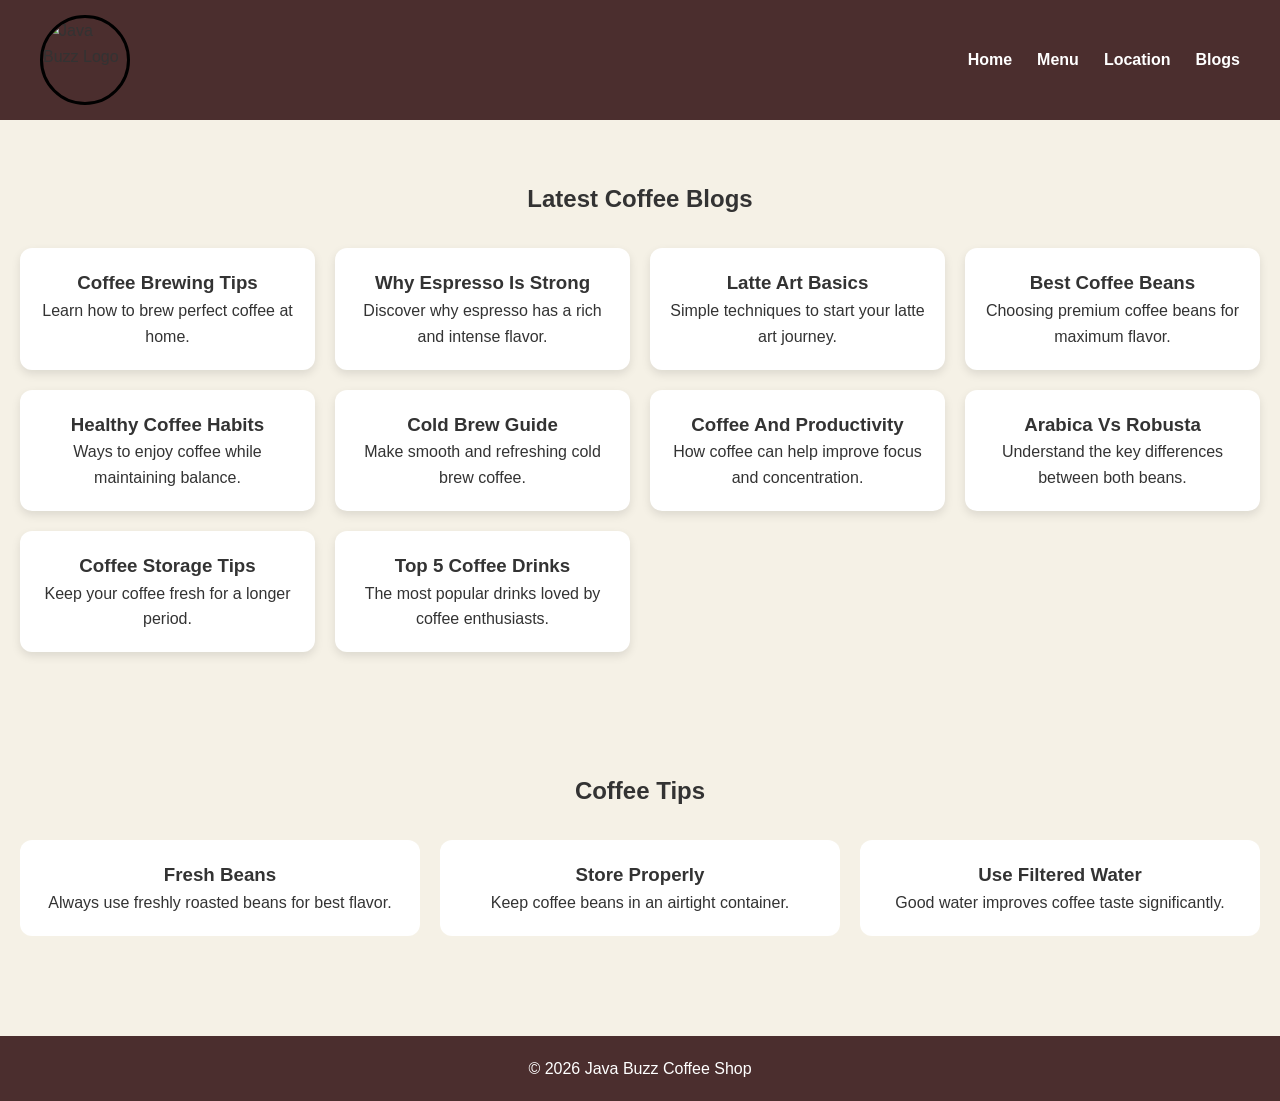
==== blogs.html @ 8be75f8e "updated" ====
<!DOCTYPE html>
<html lang="en">
<head>
<meta charset="UTF-8">
<meta name="viewport" content="width=device-width, initial-scale=1.0">

<title>Java Buzz Blogs</title>

<link rel="stylesheet" href="style.css">
</head>

<body>

<header>
    <nav class="navbar">

        <img src="./images/coffee-logo.png" alt="Java Buzz Logo" class="logo">

        <ul class="nav-links">
            <li><a href="index.html">Home</a></li>
            <li><a href="menu.html">Menu</a></li>
            <li><a href="location.html">Location</a></li>
            <li><a href="blogs.html">Blogs</a></li>
        </ul>

    </nav>
</header>

<section class="blog-page">

    <h1>Latest Coffee Blogs</h1>

    <div id="blog-container"></div>

</section>

<section class="tips-section">

    <h2>Coffee Tips</h2>

    <div class="tips-grid">

        <div class="tip-card">
            <h3>Fresh Beans</h3>
            <p>Always use freshly roasted beans for best flavor.</p>
        </div>

        <div class="tip-card">
            <h3>Store Properly</h3>
            <p>Keep coffee beans in an airtight container.</p>
        </div>

        <div class="tip-card">
            <h3>Use Filtered Water</h3>
            <p>Good water improves coffee taste significantly.</p>
        </div>

    </div>

</section>

<footer>
    <p>© 2026 Java Buzz Coffee Shop</p>
</footer>

<script src="script.js"></script>

</body>
</html>
---- style.css ----
/* =========================
   GLOBAL
========================= */

*{
    margin:0;
    padding:0;
    box-sizing:border-box;
}

body{
    font-family:Arial, sans-serif;
    background:#f5f1e6;
    color:#333;
    line-height:1.6;
}

/* =========================
   NAVBAR
========================= */

.navbar{
    display:flex;
    justify-content:space-between;
    align-items:center;
    background:#4b2e2e;
    padding:15px 40px;
}

.logo{
    width: 90px;
    height: 90px;
    border-radius: 50%;
    object-fit: cover;
    overflow: hidden;
      border: 3px solid #000000; /* white border */
}

.nav-links{
    list-style:none;
    display:flex;
    gap:25px;
}

.nav-links a{
    text-decoration:none;
    color:white;
    font-weight:bold;
    transition:.3s;
}

.nav-links a:hover{
    color:#f7c873;
}

/* =========================
   HERO
========================= */

.hero{
    min-height:80vh;
    display:flex;
    justify-content:center;
    align-items:center;
    text-align:center;

    background-image:url("https://images.pexels.com/photos/302899/pexels-photo-302899.jpeg");

    background-size:cover;
    background-position:center;
    background-repeat:no-repeat;

    color:white;
}

.hero-content{
    background:rgba(0,0,0,.5);
    padding:40px;
    border-radius:15px;
}

.hero h1{
    font-size:3rem;
    margin-bottom:15px;
}

.hero p{
    margin-bottom:25px;
}

/* =========================
   BUTTON
========================= */

.btn,
.item button{
    display:inline-block;
    background:#2e8b57;
    color:white;
    border:none;
    padding:12px 24px;
    border-radius:8px;
    cursor:pointer;
    text-decoration:none;
    font-weight:bold;
}

.item button:hover,
.btn:hover{
    opacity:.9;
}

/* =========================
   WELCOME
========================= */

.welcome{
    padding:70px 20px;
    text-align:center;
}

.welcome h2{
    margin-bottom:20px;
}

/* =========================
   OFFERS
========================= */

.offers{
    padding:60px 20px;
    text-align:center;
}

.offer-grid{
    display:grid;
    grid-template-columns:repeat(auto-fit,minmax(250px,1fr));
    gap:20px;
    margin-top:30px;
}

.offer-card{
    background:white;
    padding:25px;
    border-radius:12px;
    box-shadow:0 4px 10px rgba(0,0,0,.1);
}

/* =========================
   MENU
========================= */

.menu-banner{
    text-align:center;
    padding:70px 20px;
    color:white;

    background-image:url("https://images.pexels.com/photos/302899/pexels-photo-302899.jpeg");
    background-size:cover;
    background-position:center;
}

.menu-banner h1{
    font-size:3rem;
}

.menu-page{
    padding:50px;
}

.coffee-card{
    display:flex;
    align-items:center;

    background:white;

    margin-bottom:25px;

    border-radius:15px;

    overflow:hidden;

    box-shadow:0 4px 12px rgba(0,0,0,.1);
}

.coffee-image{
    width:45%;
    height:250px;

    background-size:cover;
    background-position:center;
}

.coffee-content{
    width:35%;
    padding:25px;
}

.coffee-price{
    width:20%;
    text-align:center;
}

.coffee-price button{
    margin-top:10px;
}

.offers-section{
    padding:60px 20px;
    text-align:center;
}
/* =========================
   COFFEE IMAGES
========================= */

.espresso{
background-image:url("https://images.pexels.com/photos/312418/pexels-photo-312418.jpeg");
}

.latte{
background-image:url("https://images.pexels.com/photos/302897/pexels-photo-302897.jpeg");
}

.cappuccino{
background-image:url("https://images.pexels.com/photos/374885/pexels-photo-374885.jpeg");
}

.mocha{
background-image:url("https://images.pexels.com/photos/683039/pexels-photo-683039.jpeg");
}

.americano{
background-image:url("https://images.pexels.com/photos/851555/pexels-photo-851555.jpeg");
}

.coldbrew{
background-image:url("https://images.pexels.com/photos/2074122/pexels-photo-2074122.jpeg");
}

.macchiato{
background-image:url("https://images.pexels.com/photos/894695/pexels-photo-894695.jpeg");
}

.flatwhite{
background-image:url("https://images.pexels.com/photos/6207307/pexels-photo-6207307.jpeg");
}

.affogato{
background-image:url("https://images.pexels.com/photos/6544370/pexels-photo-6544370.jpeg");
}

.icedlatte{
background-image:url("https://images.pexels.com/photos/2615323/pexels-photo-2615323.jpeg");
}

.caramel{
background-image:url("https://images.pexels.com/photos/324028/pexels-photo-324028.jpeg");
}

.vanilla{
background-image:url("https://images.pexels.com/photos/977876/pexels-photo-977876.jpeg");
}

/* =========================
   LOCATION
========================= */

.location-page{
    padding:60px 20px;
    text-align:center;
}

#map{
    height:400px;
    margin-top:25px;
    border-radius:15px;
}

.timing-section{
    padding:40px 20px;
    text-align:center;
}

.timing-card{
    background:white;
    max-width:600px;
    margin:auto;
    padding:25px;
    border-radius:15px;
}

/* =========================
   BLOGS
========================= */

.blog-page{
    padding:60px 20px;
    text-align:center;
}

#blog-container{
    display:grid;
    grid-template-columns:repeat(auto-fit,minmax(250px,1fr));
    gap:20px;
    margin-top:30px;
}

.blog-card{
    background:white;
    padding:20px;
    border-radius:12px;
    box-shadow:0 4px 10px rgba(0,0,0,.1);
}

.tips-section{
    padding:60px 20px;
    text-align:center;
}

.tips-grid{
    display:grid;
    grid-template-columns:repeat(auto-fit,minmax(250px,1fr));
    gap:20px;
    margin-top:30px;
}

.tip-card{
    background:white;
    padding:20px;
    border-radius:12px;
}

/* =========================
   FOOTER
========================= */

footer{
    background:#4b2e2e;
    color:white;
    text-align:center;
    padding:20px;
    margin-top:40px;
}

/* =========================
   RESPONSIVE
========================= */

@media(max-width:768px){

.navbar{
    flex-direction:column;
    gap:15px;
}

.nav-links{
    flex-wrap:wrap;
    justify-content:center;
}

.hero h1{
    font-size:2rem;
}

.coffee-card{
    flex-direction:column;
}

.coffee-image,
.coffee-content,
.coffee-price{
    width:100%;
}

.coffee-price{
    padding:20px;
}

}
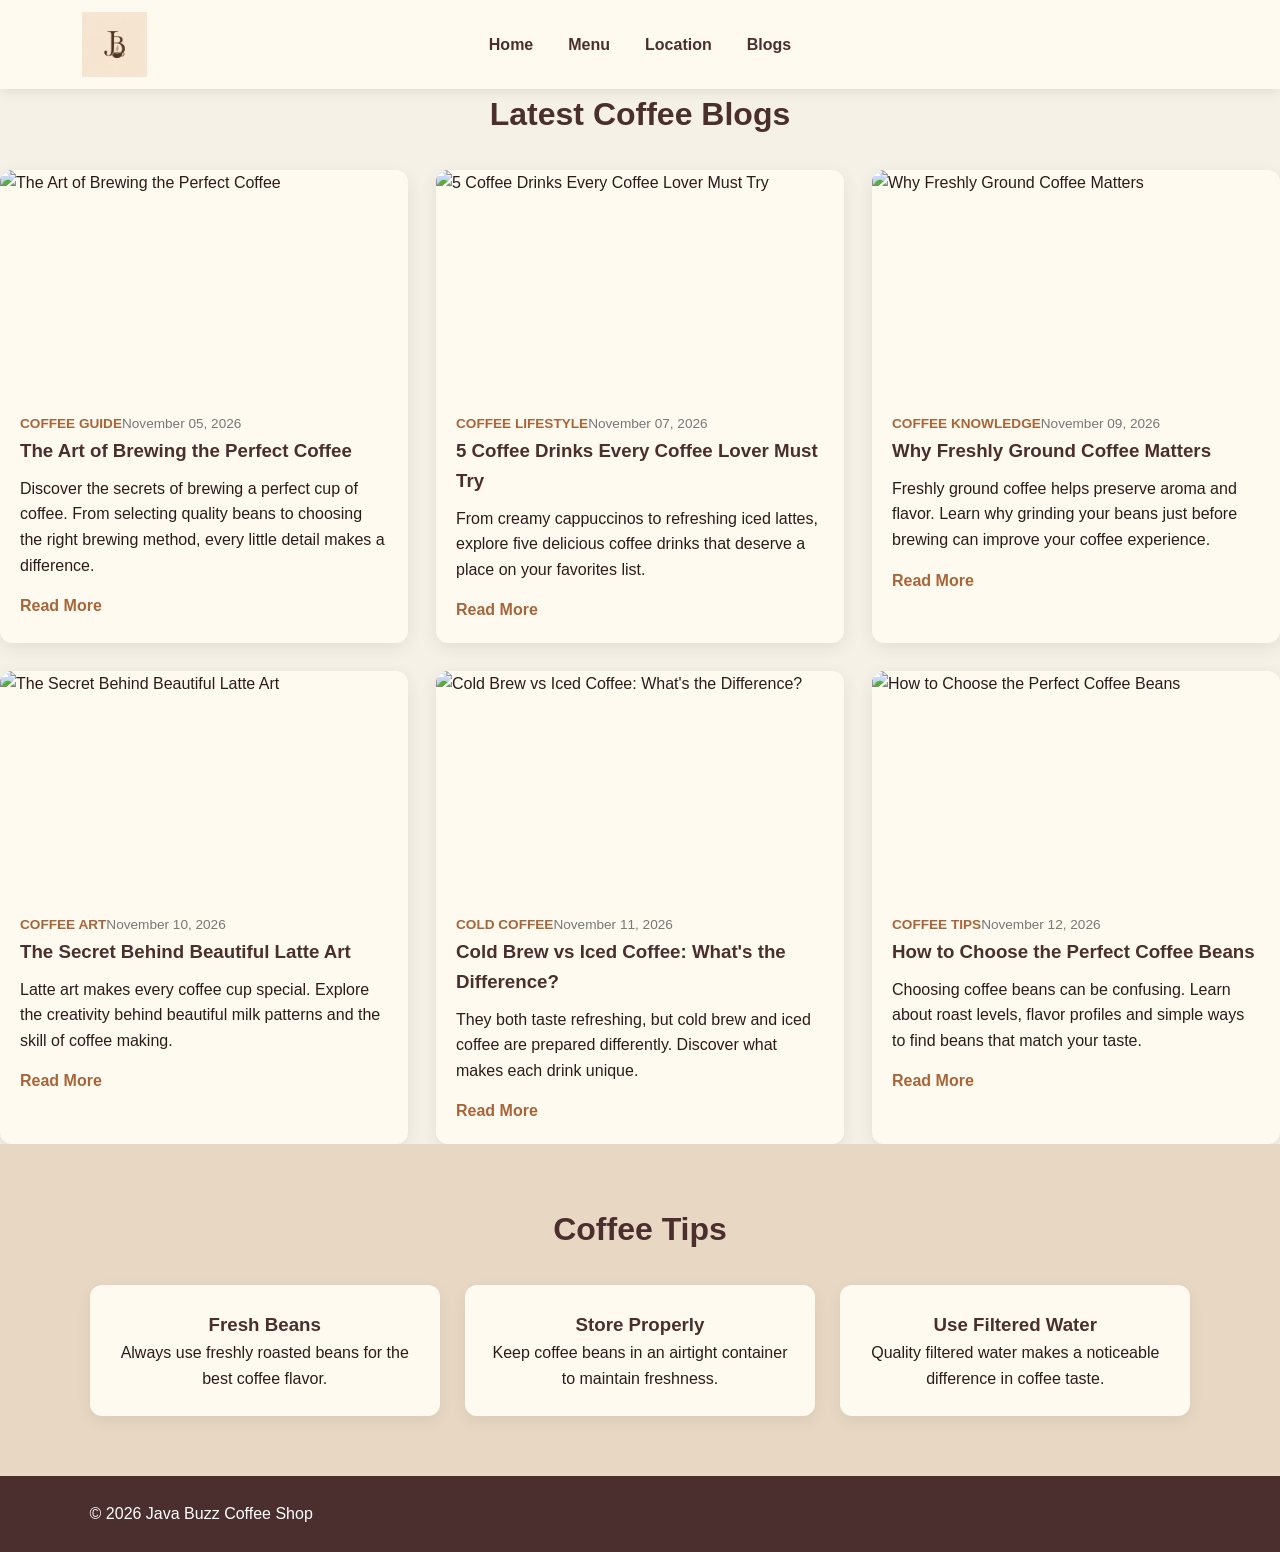
==== commit 3528c41d: "updated" ====
--- a/blogs.html
+++ b/blogs.html
@@ -1,69 +1,103 @@
+
 <!DOCTYPE html>
 <html lang="en">
+
 <head>
-<meta charset="UTF-8">
-<meta name="viewport" content="width=device-width, initial-scale=1.0">
+    <meta charset="UTF-8">
+    <meta name="viewport" content="width=device-width, initial-scale=1.0">
 
-<title>Java Buzz Blogs</title>
+    <title>Java Buzz | Coffee Blogs</title>
 
-<link rel="stylesheet" href="style.css">
+    <meta name="description" content="Explore coffee stories, brewing guides, tips and the latest updates from Java Buzz Coffee Shop.">
+
+    <link rel="stylesheet" href="style.css">
 </head>
 
 <body>
 
-<header>
-    <nav class="navbar">
+    <!-- Navbar -->
+    <header>
+        <nav class="navbar sticky">
 
-        <img src="./images/coffee-logo.png" alt="Java Buzz Logo" class="logo">
+            <a href="index.html" aria-label="Java Buzz Home">
+                <img
+                    src="./images/coffee logo (2).png"
+                    alt="Java Buzz Logo"
+                    class="logo">
+            </a>
 
-        <ul class="nav-links">
-            <li><a href="index.html">Home</a></li>
-            <li><a href="menu.html">Menu</a></li>
-            <li><a href="location.html">Location</a></li>
-            <li><a href="blogs.html">Blogs</a></li>
-        </ul>
+            <ul class="nav-links">
+                <li><a href="index.html" class="nav-item">Home</a></li>
+                <li><a href="menu.html" class="nav-item">Menu</a></li>
+                <li><a href="location.html" class="nav-item">Location</a></li>
+                <li><a href="blogs.html" class="nav-item">Blogs</a></li>
+            </ul>
 
-    </nav>
-</header>
+        </nav>
+    </header>
 
-<section class="blog-page">
+    <!-- Blog Section -->
+    <main>
 
-    <h1>Latest Coffee Blogs</h1>
+        <section class="blog-page">
 
-    <div id="blog-container"></div>
+            <h1 class="section-title animate-slide-up">
+                Latest Coffee Blogs
+            </h1>
 
-</section>
+            <div id="blog-container">
+                <!-- Blogs will be loaded through JavaScript -->
+            </div>
 
-<section class="tips-section">
+        </section>
 
-    <h2>Coffee Tips</h2>
+        <!-- Coffee Tips -->
+        <section class="tips-section">
 
-    <div class="tips-grid">
+            <h2 class="section-title animate-fade-in">
+                Coffee Tips
+            </h2>
 
-        <div class="tip-card">
-            <h3>Fresh Beans</h3>
-            <p>Always use freshly roasted beans for best flavor.</p>
+            <div class="tips-grid">
+
+                <div class="tip-card animate-card">
+                    <h3>Fresh Beans</h3>
+                    <p>
+                        Always use freshly roasted beans
+                        for the best coffee flavor.
+                    </p>
+                </div>
+
+                <div class="tip-card animate-card">
+                    <h3>Store Properly</h3>
+                    <p>
+                        Keep coffee beans in an airtight
+                        container to maintain freshness.
+                    </p>
+                </div>
+
+                <div class="tip-card animate-card">
+                    <h3>Use Filtered Water</h3>
+                    <p>
+                        Quality filtered water makes
+                        a noticeable difference in coffee taste.
+                    </p>
+                </div>
+
+            </div>
+
+        </section>
+
+    </main>
+
+    <!-- Footer -->
+    <footer>
+        <div class="footer-content">
+            <p>© 2026 Java Buzz Coffee Shop</p>
         </div>
+    </footer>
 
-        <div class="tip-card">
-            <h3>Store Properly</h3>
-            <p>Keep coffee beans in an airtight container.</p>
-        </div>
-
-        <div class="tip-card">
-            <h3>Use Filtered Water</h3>
-            <p>Good water improves coffee taste significantly.</p>
-        </div>
-
-    </div>
-
-</section>
-
-<footer>
-    <p>© 2026 Java Buzz Coffee Shop</p>
-</footer>
-
-<script src="script.js"></script>
+    <script src="script.js"></script>
 
 </body>
-</html>+</html>
--- a/style.css
+++ b/style.css
@@ -1,379 +1,860 @@
-/* =========================
-   GLOBAL
-========================= */
-
-*{
-    margin:0;
-    padding:0;
-    box-sizing:border-box;
-}
-
-body{
-    font-family:Arial, sans-serif;
-    background:#f5f1e6;
-    color:#333;
-    line-height:1.6;
-}
-
-/* =========================
-   NAVBAR
-========================= */
-
-.navbar{
-    display:flex;
-    justify-content:space-between;
-    align-items:center;
-    background:#4b2e2e;
-    padding:15px 40px;
-}
-
-.logo{
-    width: 90px;
-    height: 90px;
+
+/* =========================================
+   1. GLOBAL STYLES
+========================================= */
+
+* {
+    margin: 0;
+    padding: 0;
+    box-sizing: border-box;
+}
+
+html {
+    scroll-behavior: smooth;
+}
+
+body {
+    font-family: Arial, Helvetica, sans-serif;
+    background-color: #f5f1e6;
+    color: #2c1b1b;
+    line-height: 1.6;
+}
+
+img {
+    max-width: 100%;
+    display: block;
+}
+
+a {
+    text-decoration: none;
+    color: inherit;
+}
+
+button,
+input {
+    font: inherit;
+}
+
+h1,
+h2,
+h3 {
+    color: #4b2e2e;
+}
+
+.section-title {
+    text-align: center;
+    font-size: 2rem;
+    margin-bottom: 30px;
+}
+
+
+/* =========================================
+   2. NAVBAR
+========================================= */
+
+header {
+    position: relative;
+    z-index: 1000;
+    width: 100%;
+}
+
+.navbar {
+    width: 100%;
+    min-height: 85px;
+    padding: 12px 6%;
+
+    display: grid;
+    grid-template-columns: 1fr auto 1fr;
+    align-items: center;
+
+    background-color: #fffaf0;
+    box-shadow: 0 3px 12px rgba(0, 0, 0, 0.08);
+
+    position: relative;
+}
+
+.navbar.sticky {
+    position: sticky;
+    top: 0;
+}
+
+.logo {
+    width: 75px;
+    height: 65px;
+    object-fit: contain;
+    justify-self: start;
+}
+
+.nav-links {
+    display: flex;
+    align-items: center;
+    justify-content: center;
+    gap: 35px;
+
+    list-style: none;
+    margin: 0;
+    padding: 0;
+
+    grid-column: 2;
+    grid-row: 1;
+}
+
+.nav-item {
+    color: #4b2e2e;
+    font-weight: 600;
+    transition: color 0.3s ease;
+    position: relative;
+    white-space: nowrap;
+}
+
+.nav-item::after {
+    content: "";
+    position: absolute;
+    width: 0;
+    height: 2px;
+    background-color: #c6885a;
+    left: 0;
+    bottom: -6px;
+    transition: width 0.3s ease;
+}
+
+.nav-item:hover {
+    color: #c6885a;
+}
+
+.nav-item:hover::after {
+    width: 100%;
+}
+
+.cart-icon {
+    width: 42px;
+    height: 42px;
     border-radius: 50%;
+    background-color: #4b2e2e;
+    color: white;
+
+    display: flex;
+    align-items: center;
+    justify-content: center;
+
+    position: relative;
+    font-size: 20px;
+
+    justify-self: end;
+    grid-column: 3;
+    grid-row: 1;
+}
+
+.cart-icon::before {
+    content: "🛒";
+}
+
+.cart-count-number {
+    position: absolute;
+    top: -7px;
+    right: -7px;
+    width: 20px;
+    height: 20px;
+    border-radius: 50%;
+    background-color: #c6885a;
+    color: white;
+    font-size: 11px;
+
+    display: flex;
+    align-items: center;
+    justify-content: center;
+}
+
+
+/* =========================================
+   3. HOME PAGE
+========================================= */
+
+/* Hero Section */
+
+.hero {
+    width: 100%;
+    min-height: 550px;
+
+    background-image:
+        linear-gradient(rgba(0, 0, 0, 0.35), rgba(0, 0, 0, 0.35)),
+        url("https://images.unsplash.com/photo-1495474472287-4d71bcdd2085?auto=format&fit=crop&w=1600&q=85");
+
+    background-size: cover;
+    background-position: center;
+    background-repeat: no-repeat;
+}
+
+/* Featured Coffee */
+
+.featured {
+    padding: 70px 7%;
+}
+
+.card-grid {
+    display: grid;
+    grid-template-columns: repeat(3, 1fr);
+    gap: 30px;
+}
+
+.card {
+    background-color: #fffaf0;
+    border-radius: 12px;
+    overflow: hidden;
+    text-align: center;
+    padding-bottom: 25px;
+
+    box-shadow: 0 5px 18px rgba(0, 0, 0, 0.08);
+
+    transition: transform 0.4s ease, box-shadow 0.4s ease;
+}
+
+.card:hover {
+    transform: translateY(-10px);
+    box-shadow: 0 12px 25px rgba(0, 0, 0, 0.15);
+}
+
+.card img {
+    width: 100%;
+    height: 230px;
     object-fit: cover;
+    transition: transform 0.5s ease;
+}
+
+.card:hover img {
+    transform: scale(1.05);
+}
+
+.card h3 {
+    margin: 18px 0 8px;
+}
+
+.card p {
+    padding: 0 15px;
+    margin-bottom: 18px;
+}
+
+/* Buttons */
+
+.btn {
+    display: inline-block;
+    padding: 11px 25px;
+    background-color: #4b2e2e;
+    color: white;
+    border-radius: 5px;
+    transition: background-color 0.3s ease, transform 0.3s ease;
+}
+
+.btn:hover {
+    background-color: #c6885a;
+    transform: translateY(-3px);
+}
+
+/* Welcome Section */
+
+.welcome {
+    padding: 70px 10%;
+    text-align: center;
+    background-color: #e8d8c3;
+}
+
+.welcome h2 {
+    font-size: 2rem;
+    margin-bottom: 15px;
+}
+
+.welcome p {
+    max-width: 750px;
+    margin: auto;
+}
+
+/* About Section */
+
+.about {
+    padding: 70px 10%;
+    text-align: center;
+}
+
+.about h2 {
+    font-size: 2rem;
+    margin-bottom: 15px;
+}
+
+.about p {
+    max-width: 750px;
+    margin: auto;
+}
+
+/* Special Offers */
+
+.offers {
+    padding: 70px 7%;
+    background-color: #e8d8c3;
+}
+
+.offer-grid {
+    display: grid;
+    grid-template-columns: repeat(3, 1fr);
+    gap: 25px;
+}
+
+.offer-card {
+    padding: 30px 20px;
+    text-align: center;
+    background-color: #fffaf0;
+    border-radius: 12px;
+
+    box-shadow: 0 5px 15px rgba(0, 0, 0, 0.07);
+
+    transition: transform 0.4s ease, box-shadow 0.4s ease;
+}
+
+.offer-card:hover {
+    transform: translateY(-8px);
+    box-shadow: 0 12px 25px rgba(0, 0, 0, 0.13);
+}
+
+.offer-card h3 {
+    margin-bottom: 10px;
+}
+
+
+/* =========================================
+   4. MENU PAGE
+========================================= */
+
+.menu-banner {
+    min-height: 300px;
+    padding: 70px 20px;
+
+    background:
+        linear-gradient(rgba(0, 0, 0, 0.5), rgba(0, 0, 0, 0.5)),
+        url("https://images.unsplash.com/photo-1445116572660-236099ec97a0?auto=format&fit=crop&w=1600&q=80");
+
+    background-size: cover;
+    background-position: center;
+
+    display: flex;
+    align-items: center;
+    justify-content: center;
+
+    text-align: center;
+    color: white;
+}
+
+.menu-banner h1 {
+    color: white;
+    font-size: 2.8rem;
+}
+
+.menu-filters {
+    padding: 35px 6%;
+    text-align: center;
+}
+
+.search-bar {
+    width: min(100%, 450px);
+    padding: 13px 18px;
+    margin-bottom: 22px;
+
+    border: 1px solid #c9b8a5;
+    border-radius: 25px;
+    outline: none;
+
+    background-color: white;
+}
+
+.search-bar:focus {
+    border-color: #c6885a;
+    box-shadow: 0 0 0 3px rgba(198, 136, 90, 0.15);
+}
+
+.filter-buttons {
+    display: flex;
+    justify-content: center;
+    flex-wrap: wrap;
+    gap: 12px;
+}
+
+.filter-btn {
+    padding: 9px 22px;
+    border: 1px solid #4b2e2e;
+    border-radius: 25px;
+
+    background-color: transparent;
+    color: #4b2e2e;
+
+    cursor: pointer;
+    transition: all 0.3s ease;
+}
+
+.filter-btn:hover,
+.filter-btn.active {
+    background-color: #4b2e2e;
+    color: white;
+}
+
+.menu-page {
+    padding: 20px 7% 70px;
+}
+
+.product-grid {
+    display: grid;
+    grid-template-columns: repeat(3, 1fr);
+    gap: 28px;
+}
+
+.product-card {
+    background-color: #fffaf0;
+    border-radius: 12px;
     overflow: hidden;
-      border: 3px solid #000000; /* white border */
-}
-
-.nav-links{
-    list-style:none;
-    display:flex;
-    gap:25px;
-}
-
-.nav-links a{
-    text-decoration:none;
-    color:white;
-    font-weight:bold;
-    transition:.3s;
-}
-
-.nav-links a:hover{
-    color:#f7c873;
-}
-
-/* =========================
-   HERO
-========================= */
-
-.hero{
-    min-height:80vh;
-    display:flex;
-    justify-content:center;
-    align-items:center;
-    text-align:center;
-
-    background-image:url("https://images.pexels.com/photos/302899/pexels-photo-302899.jpeg");
-
-    background-size:cover;
-    background-position:center;
-    background-repeat:no-repeat;
-
-    color:white;
-}
-
-.hero-content{
-    background:rgba(0,0,0,.5);
-    padding:40px;
-    border-radius:15px;
-}
-
-.hero h1{
-    font-size:3rem;
-    margin-bottom:15px;
-}
-
-.hero p{
-    margin-bottom:25px;
-}
-
-/* =========================
-   BUTTON
-========================= */
-
-.btn,
-.item button{
-    display:inline-block;
-    background:#2e8b57;
-    color:white;
-    border:none;
-    padding:12px 24px;
-    border-radius:8px;
-    cursor:pointer;
-    text-decoration:none;
-    font-weight:bold;
-}
-
-.item button:hover,
-.btn:hover{
-    opacity:.9;
-}
-
-/* =========================
-   WELCOME
-========================= */
-
-.welcome{
-    padding:70px 20px;
-    text-align:center;
-}
-
-.welcome h2{
-    margin-bottom:20px;
-}
-
-/* =========================
-   OFFERS
-========================= */
-
-.offers{
-    padding:60px 20px;
-    text-align:center;
-}
-
-.offer-grid{
-    display:grid;
-    grid-template-columns:repeat(auto-fit,minmax(250px,1fr));
-    gap:20px;
-    margin-top:30px;
-}
-
-.offer-card{
-    background:white;
-    padding:25px;
-    border-radius:12px;
-    box-shadow:0 4px 10px rgba(0,0,0,.1);
-}
-
-/* =========================
-   MENU
-========================= */
-
-.menu-banner{
-    text-align:center;
-    padding:70px 20px;
-    color:white;
-
-    background-image:url("https://images.pexels.com/photos/302899/pexels-photo-302899.jpeg");
-    background-size:cover;
-    background-position:center;
-}
-
-.menu-banner h1{
-    font-size:3rem;
-}
-
-.menu-page{
-    padding:50px;
-}
-
-.coffee-card{
-    display:flex;
-    align-items:center;
-
-    background:white;
-
-    margin-bottom:25px;
-
-    border-radius:15px;
-
-    overflow:hidden;
-
-    box-shadow:0 4px 12px rgba(0,0,0,.1);
-}
-
-.coffee-image{
-    width:45%;
-    height:250px;
-
-    background-size:cover;
-    background-position:center;
-}
-
-.coffee-content{
-    width:35%;
-    padding:25px;
-}
-
-.coffee-price{
-    width:20%;
-    text-align:center;
-}
-
-.coffee-price button{
-    margin-top:10px;
-}
-
-.offers-section{
-    padding:60px 20px;
-    text-align:center;
-}
-/* =========================
-   COFFEE IMAGES
-========================= */
-
-.espresso{
-background-image:url("https://images.pexels.com/photos/312418/pexels-photo-312418.jpeg");
-}
-
-.latte{
-background-image:url("https://images.pexels.com/photos/302897/pexels-photo-302897.jpeg");
-}
-
-.cappuccino{
-background-image:url("https://images.pexels.com/photos/374885/pexels-photo-374885.jpeg");
-}
-
-.mocha{
-background-image:url("https://images.pexels.com/photos/683039/pexels-photo-683039.jpeg");
-}
-
-.americano{
-background-image:url("https://images.pexels.com/photos/851555/pexels-photo-851555.jpeg");
-}
-
-.coldbrew{
-background-image:url("https://images.pexels.com/photos/2074122/pexels-photo-2074122.jpeg");
-}
-
-.macchiato{
-background-image:url("https://images.pexels.com/photos/894695/pexels-photo-894695.jpeg");
-}
-
-.flatwhite{
-background-image:url("https://images.pexels.com/photos/6207307/pexels-photo-6207307.jpeg");
-}
-
-.affogato{
-background-image:url("https://images.pexels.com/photos/6544370/pexels-photo-6544370.jpeg");
-}
-
-.icedlatte{
-background-image:url("https://images.pexels.com/photos/2615323/pexels-photo-2615323.jpeg");
-}
-
-.caramel{
-background-image:url("https://images.pexels.com/photos/324028/pexels-photo-324028.jpeg");
-}
-
-.vanilla{
-background-image:url("https://images.pexels.com/photos/977876/pexels-photo-977876.jpeg");
-}
-
-/* =========================
-   LOCATION
-========================= */
-
-.location-page{
-    padding:60px 20px;
-    text-align:center;
-}
-
-#map{
-    height:400px;
-    margin-top:25px;
-    border-radius:15px;
-}
-
-.timing-section{
-    padding:40px 20px;
-    text-align:center;
-}
-
-.timing-card{
-    background:white;
-    max-width:600px;
-    margin:auto;
-    padding:25px;
-    border-radius:15px;
-}
-
-/* =========================
-   BLOGS
-========================= */
-
-.blog-page{
-    padding:60px 20px;
-    text-align:center;
-}
-
-#blog-container{
-    display:grid;
-    grid-template-columns:repeat(auto-fit,minmax(250px,1fr));
-    gap:20px;
-    margin-top:30px;
-}
-
-.blog-card{
-    background:white;
-    padding:20px;
-    border-radius:12px;
-    box-shadow:0 4px 10px rgba(0,0,0,.1);
-}
-
-.tips-section{
-    padding:60px 20px;
-    text-align:center;
-}
-
-.tips-grid{
-    display:grid;
-    grid-template-columns:repeat(auto-fit,minmax(250px,1fr));
-    gap:20px;
-    margin-top:30px;
-}
-
-.tip-card{
-    background:white;
-    padding:20px;
-    border-radius:12px;
-}
-
-/* =========================
-   FOOTER
-========================= */
-
-footer{
-    background:#4b2e2e;
-    color:white;
-    text-align:center;
-    padding:20px;
-    margin-top:40px;
-}
-
-/* =========================
-   RESPONSIVE
-========================= */
-
-@media(max-width:768px){
-
-.navbar{
-    flex-direction:column;
-    gap:15px;
-}
-
-.nav-links{
-    flex-wrap:wrap;
-    justify-content:center;
-}
-
-.hero h1{
-    font-size:2rem;
-}
-
-.coffee-card{
-    flex-direction:column;
-}
-
-.coffee-image,
-.coffee-content,
-.coffee-price{
-    width:100%;
-}
-
-.coffee-price{
-    padding:20px;
-}
-
-}+
+    box-shadow: 0 5px 18px rgba(0, 0, 0, 0.08);
+
+    transition: transform 0.4s ease, box-shadow 0.4s ease;
+}
+
+.product-card:hover {
+    transform: translateY(-8px);
+    box-shadow: 0 12px 25px rgba(0, 0, 0, 0.14);
+}
+
+.product-image {
+    width: 100%;
+    height: 220px;
+    object-fit: cover;
+    transition: transform 0.5s ease;
+}
+
+.product-card:hover .product-image {
+    transform: scale(1.05);
+}
+
+.product-info {
+    padding: 20px;
+}
+
+.product-info h3 {
+    margin-bottom: 8px;
+}
+
+.product-info p {
+    margin-bottom: 12px;
+}
+
+.product-price {
+    color: #a76539;
+    font-size: 1.1rem;
+    font-weight: bold;
+    margin-bottom: 15px;
+}
+
+.add-cart-btn {
+    width: 100%;
+    padding: 11px;
+    border: none;
+    border-radius: 5px;
+
+    background-color: #4b2e2e;
+    color: white;
+
+    cursor: pointer;
+    transition: background-color 0.3s ease;
+}
+
+.add-cart-btn:hover {
+    background-color: #c6885a;
+}
+
+
+/* =========================================
+   5. LOCATION PAGE
+========================================= */
+
+.location-page {
+    padding: 60px 7%;
+    text-align: center;
+}
+
+.location-page h1 {
+    font-size: 2.3rem;
+    margin-bottom: 15px;
+}
+
+.location-page p {
+    margin-bottom: 25px;
+}
+
+#map {
+    width: 100%;
+    height: 400px;
+    border-radius: 12px;
+    overflow: hidden;
+
+    margin: 30px auto;
+
+    box-shadow: 0 5px 18px rgba(0, 0, 0, 0.12);
+}
+
+.timing-section {
+    padding: 50px 7%;
+    background-color: #e8d8c3;
+    text-align: center;
+}
+
+.timing-section h2 {
+    margin-bottom: 25px;
+}
+
+.timing-card {
+    max-width: 600px;
+    margin: auto;
+    padding: 25px;
+
+    background-color: #fffaf0;
+    border-radius: 12px;
+
+    box-shadow: 0 5px 15px rgba(0, 0, 0, 0.08);
+}
+
+
+/* =========================================
+   6. BLOG PAGE
+========================================= */
+
+.blog-section {
+    padding: 60px 7%;
+}
+
+.blog-section h1 {
+    text-align: center;
+    font-size: 2.3rem;
+    margin-bottom: 35px;
+}
+
+#blog-container {
+    display: grid;
+    grid-template-columns: repeat(3, 1fr);
+    gap: 28px;
+}
+
+.blog-card {
+    background-color: #fffaf0;
+    border-radius: 12px;
+    overflow: hidden;
+
+    box-shadow: 0 5px 18px rgba(0, 0, 0, 0.08);
+
+    transition: transform 0.4s ease, box-shadow 0.4s ease;
+}
+
+.blog-card:hover {
+    transform: translateY(-8px);
+    box-shadow: 0 12px 25px rgba(0, 0, 0, 0.14);
+}
+
+.blog-card img {
+    width: 100%;
+    height: 220px;
+    object-fit: cover;
+}
+
+.blog-content {
+    padding: 20px;
+}
+
+.blog-category {
+    color: #a76539;
+    font-size: 0.85rem;
+    font-weight: bold;
+    text-transform: uppercase;
+}
+
+.blog-date {
+    color: #777;
+    font-size: 0.85rem;
+    margin: 8px 0;
+}
+
+.blog-content h3 {
+    margin-bottom: 10px;
+}
+
+.blog-content p {
+    margin-bottom: 15px;
+}
+
+.read-more-btn {
+    border: none;
+    background: none;
+    color: #a76539;
+    font-weight: bold;
+    cursor: pointer;
+}
+
+.read-more-btn:hover {
+    color: #4b2e2e;
+    text-decoration: underline;
+}
+
+/* Blog Tips */
+
+.tips-section {
+    padding: 60px 7%;
+    background-color: #e8d8c3;
+    text-align: center;
+}
+
+.tips-grid {
+    display: grid;
+    grid-template-columns: repeat(3, 1fr);
+    gap: 25px;
+    margin-top: 30px;
+}
+
+.tip-card {
+    padding: 25px;
+    background-color: #fffaf0;
+    border-radius: 12px;
+
+    box-shadow: 0 5px 15px rgba(0, 0, 0, 0.07);
+
+    transition: transform 0.3s ease;
+}
+
+.tip-card:hover {
+    transform: translateY(-7px);
+}
+
+
+/* =========================================
+   7. FOOTER
+========================================= */
+
+footer {
+    padding: 25px 7%;
+    background-color: #4b2e2e;
+    color: white;
+}
+
+.footer-content {
+    display: flex;
+    align-items: center;
+    justify-content: space-between;
+    gap: 20px;
+}
+
+.footer-content p {
+    color: white;
+}
+
+.social-links {
+    display: flex;
+    align-items: center;
+    gap: 15px;
+}
+
+.social-links img {
+    width: 25px;
+    height: 25px;
+    transition: transform 0.3s ease;
+}
+
+.social-links a:hover img {
+    transform: translateY(-4px) scale(1.1);
+}
+
+
+/* =========================================
+   8. GLOBAL ANIMATIONS
+========================================= */
+
+/* Fade In */
+
+.animate-fade-in {
+    animation: fadeIn 1s ease both;
+}
+
+@keyframes fadeIn {
+    from {
+        opacity: 0;
+    }
+
+    to {
+        opacity: 1;
+    }
+}
+
+/* Slide Up */
+
+.animate-slide-up {
+    animation: slideUp 0.9s ease both;
+}
+
+@keyframes slideUp {
+    from {
+        opacity: 0;
+        transform: translateY(35px);
+    }
+
+    to {
+        opacity: 1;
+        transform: translateY(0);
+    }
+}
+
+/* Scroll Reveal */
+
+.reveal {
+    opacity: 0;
+    transform: translateY(40px);
+    transition: opacity 0.8s ease, transform 0.8s ease;
+}
+
+.reveal.visible {
+    opacity: 1;
+    transform: translateY(0);
+}
+
+/* Card Animation */
+
+.animate-card {
+    animation: cardAppear 0.8s ease both;
+}
+
+@keyframes cardAppear {
+    from {
+        opacity: 0;
+        transform: translateY(25px);
+    }
+
+    to {
+        opacity: 1;
+        transform: translateY(0);
+    }
+}
+
+
+/* =========================================
+   9. RESPONSIVE DESIGN
+========================================= */
+
+@media (max-width: 900px) {
+
+    .card-grid,
+    .offer-grid,
+    .product-grid,
+    #blog-container,
+    .tips-grid {
+        grid-template-columns: repeat(2, 1fr);
+    }
+
+    .navbar {
+        padding-left: 4%;
+        padding-right: 4%;
+    }
+
+    .nav-links {
+        gap: 18px;
+    }
+
+    .hero {
+        min-height: 420px;
+    }
+}
+
+@media (max-width: 600px) {
+
+    .navbar {
+        display: flex;
+        flex-wrap: wrap;
+        justify-content: space-between;
+        padding: 12px 4%;
+        gap: 15px;
+    }
+
+    .logo {
+        width: 60px;
+        height: 55px;
+    }
+
+    .nav-links {
+        order: 3;
+        width: 100%;
+        justify-content: center;
+        gap: 18px;
+        flex-wrap: wrap;
+    }
+
+    .cart-icon {
+        margin-left: auto;
+    }
+
+    .nav-item {
+        font-size: 0.9rem;
+    }
+
+    .hero {
+        min-height: 300px;
+    }
+
+    .section-title {
+        font-size: 1.6rem;
+    }
+
+    .card-grid,
+    .offer-grid,
+    .product-grid,
+    #blog-container,
+    .tips-grid {
+        grid-template-columns: 1fr;
+    }
+
+    .featured,
+    .offers,
+    .menu-page,
+    .blog-section,
+    .location-page {
+        padding: 45px 5%;
+    }
+
+    .welcome,
+    .about {
+        padding: 45px 7%;
+    }
+
+    .menu-banner h1 {
+        font-size: 2rem;
+    }
+
+    #map {
+        height: 300px;
+    }
+
+    .footer-content {
+        flex-direction: column;
+        text-align: center;
+    }
+}
+
+
+/* =========================================
+   10. ACCESSIBILITY
+========================================= */
+
+@media (prefers-reduced-motion: reduce) {
+
+    *,
+    *::before,
+    *::after {
+        scroll-behavior: auto !important;
+        animation-duration: 0.01ms !important;
+        animation-iteration-count: 1 !important;
+        transition-duration: 0.01ms !important;
+    }
+
+    .reveal {
+        opacity: 1;
+        transform: none;
+    }
+}
